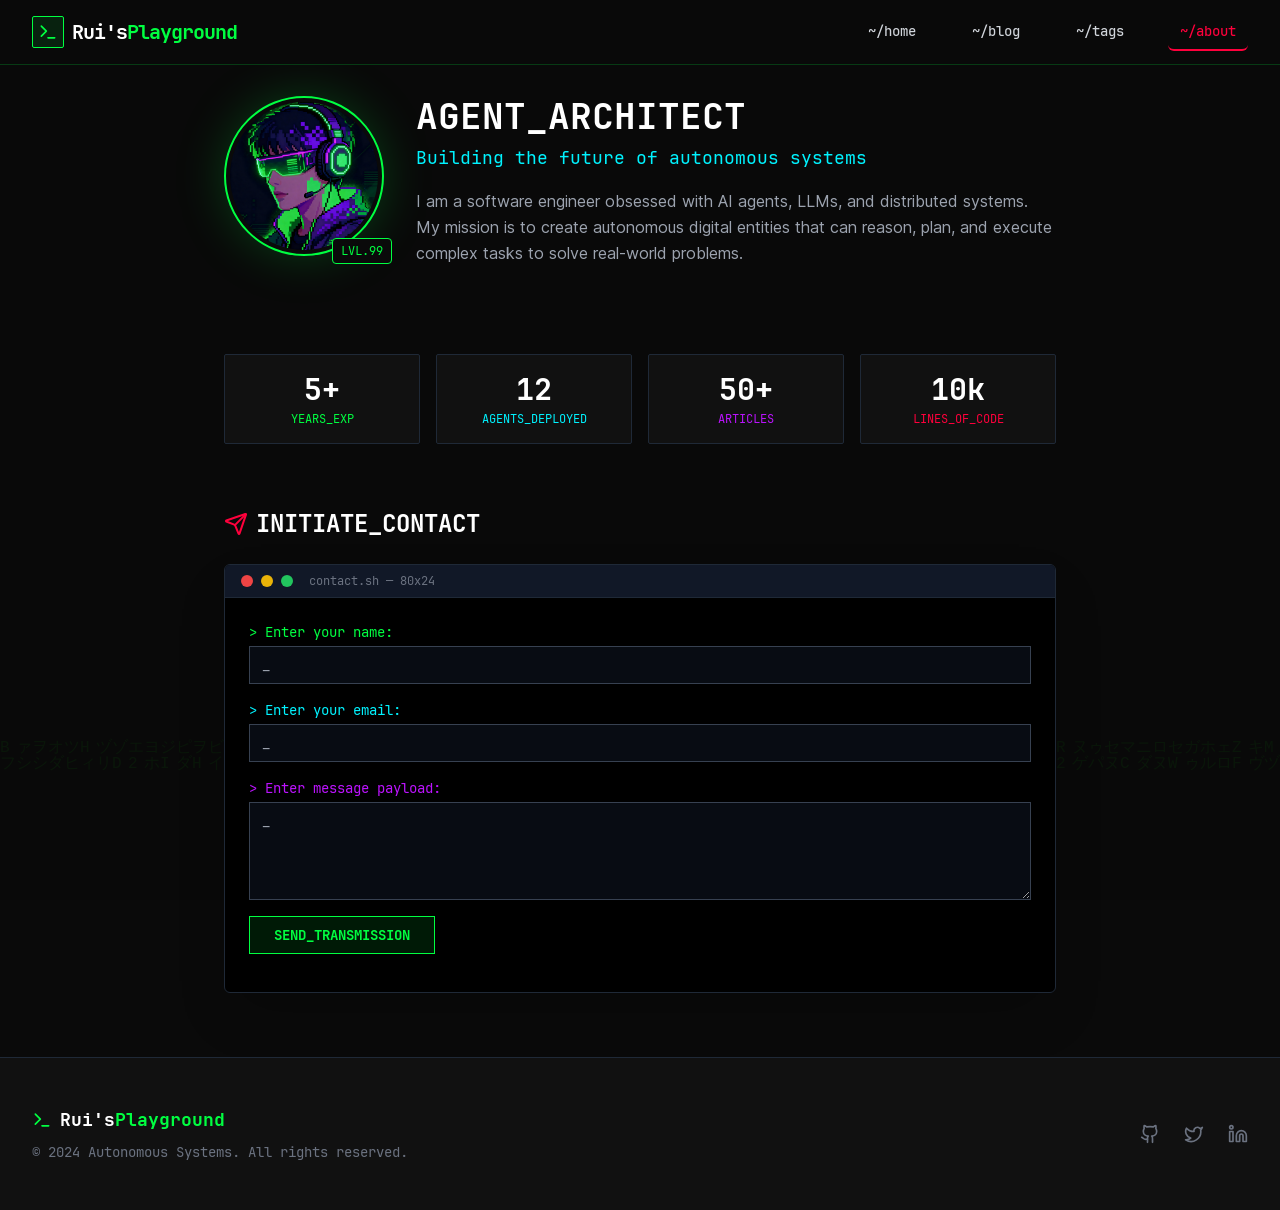
==== website/about.html @ e9bb7a8c "Add initial backend structure and configuration files - Created .env file for backend configuration " ====
<html lang="en" class="scroll-smooth">
<head>
    <meta charset="UTF-8">
    <meta name="viewport" content="width=device-width, initial-scale=1.0">
    <title>About | Rui的Playground</title>
    
    <!-- Design Specification Comments -->
    <!--
    Design Style: Cyberpunk/Hacker Aesthetic (Dark Mode)
    Primary Colors: 
      - Background: #0a0a0a (Deep Dark)
      - Accents: #00ff41 (Neon Green), #00f3ff (Cyber Blue), #bc13fe (Neon Purple)
      - Text: #e0e0e0 (Light Gray), #ffffff (White)
    Typography: 
      - Headers/Code: 'JetBrains Mono', monospace
      - Body: 'Inter', sans-serif
    Visual Elements:
      - Glitch effects
      - Terminal-like command prompts
      - Glowing borders
      - Matrix-style backgrounds
    -->

    <!-- Fonts -->
    <link rel="stylesheet" href="assets/css/fonts.css">

    <!-- Icons -->
    <script src="assets/js/lucide.min.js"></script>

    <!-- Markdown -->
    <script src="assets/js/marked.min.js"></script>

    <!-- API Client -->
    <script src="assets/js/api.js"></script>

    <!-- Tailwind CSS -->
    <script src="assets/css/tailwind.js"></script>
    <script>
        tailwind.config = {
            theme: {
                extend: {
                    colors: {
                        cyber: {
                            black: '#0a0a0a',
                            dark: '#111111',
                            gray: '#1a1a1a',
                            light: '#e0e0e0',
                            green: '#00ff41',
                            blue: '#00f3ff',
                            purple: '#bc13fe',
                            red: '#ff003c'
                        }
                    },
                    fontFamily: {
                        mono: ['"JetBrains Mono"', 'monospace'],
                        sans: ['"Inter"', 'sans-serif'],
                    },
                    animation: {
                        'glitch': 'glitch 1s linear infinite',
                        'pulse-slow': 'pulse 3s cubic-bezier(0.4, 0, 0.6, 1) infinite',
                        'cursor': 'cursor .75s step-end infinite',
                    },
                    keyframes: {
                        glitch: {
                            '2%, 64%': { transform: 'translate(2px,0) skew(0deg)' },
                            '4%, 60%': { transform: 'translate(-2px,0) skew(0deg)' },
                            '62%': { transform: 'translate(0,0) skew(5deg)' },
                        },
                        cursor: {
                            '0%, 100%': { opacity: '1' },
                            '50%': { opacity: '0' },
                        }
                    }
                }
            }
        }
    </script>

    <!-- Custom Styles -->
    <style>
        :root {
            --sb-track-color: #0a0a0a;
            --sb-thumb-color: #00ff41;
            --sb-size: 5px;
        }

        body {
            background-color: #0a0a0a;
            color: #e0e0e0;
            font-family: 'Inter', sans-serif;
            overflow-x: hidden;
        }

        h1, h2, h3, h4, h5, h6, .font-mono {
            font-family: 'JetBrains Mono', monospace;
        }

        /* Scrollbar */
        ::-webkit-scrollbar {
            width: var(--sb-size);
        }
        ::-webkit-scrollbar-track {
            background: var(--sb-track-color);
        }
        ::-webkit-scrollbar-thumb {
            background: var(--sb-thumb-color);
            border-radius: 2px;
            box-shadow: 0 0 10px #00ff41;
        }

        /* Glitch Effect Classes */
        .glitch-text {
            position: relative;
        }
        .glitch-text::before,
        .glitch-text::after {
            content: attr(data-text);
            position: absolute;
            top: 0;
            left: 0;
            width: 100%;
            height: 100%;
        }
        .glitch-text::before {
            left: 2px;
            text-shadow: -1px 0 #ff003c;
            clip: rect(44px, 450px, 56px, 0);
            animation: glitch-anim 5s infinite linear alternate-reverse;
        }
        .glitch-text::after {
            left: -2px;
            text-shadow: -1px 0 #00f3ff;
            clip: rect(44px, 450px, 56px, 0);
            animation: glitch-anim2 5s infinite linear alternate-reverse;
        }

        @keyframes glitch-anim {
            0% { clip: rect(30px, 9999px, 10px, 0); }
            5% { clip: rect(80px, 9999px, 90px, 0); }
            10% { clip: rect(10px, 9999px, 40px, 0); }
            15% { clip: rect(50px, 9999px, 20px, 0); }
            20% { clip: rect(60px, 9999px, 70px, 0); }
            100% { clip: rect(20px, 9999px, 50px, 0); }
        }
        @keyframes glitch-anim2 {
            0% { clip: rect(10px, 9999px, 80px, 0); }
            5% { clip: rect(40px, 9999px, 10px, 0); }
            10% { clip: rect(90px, 9999px, 30px, 0); }
            15% { clip: rect(20px, 9999px, 60px, 0); }
            20% { clip: rect(70px, 9999px, 50px, 0); }
            100% { clip: rect(50px, 9999px, 20px, 0); }
        }

        /* Matrix Background */
        #matrix-bg {
            position: fixed;
            top: 0;
            left: 0;
            width: 100%;
            height: 100%;
            z-index: -1;
            opacity: 0.05;
            pointer-events: none;
        }

        /* Scanline Effect */
        .scanline {
            width: 100%;
            height: 100px;
            z-index: 9999;
            background: linear-gradient(0deg, rgba(0,0,0,0) 0%, rgba(0, 255, 65, 0.04) 50%, rgba(0,0,0,0) 100%);
            opacity: 0.1;
            position: fixed;
            bottom: 100%;
            animation: scanline 10s linear infinite;
            pointer-events: none;
        }
        @keyframes scanline {
            0% { bottom: 100%; }
            100% { bottom: -100%; }
        }

        /* Skill Bar Animation */
        @keyframes fillBar {
            from { width: 0; }
            to { width: var(--width); }
        }
        .skill-bar-fill {
            animation: fillBar 1.5s ease-out forwards;
        }

        /* About Bio Markdown */
        .about-bio-content p { margin-bottom: 1em; }
        .about-bio-content a { color: #00f3ff; text-decoration: underline; }
        .about-bio-content strong { color: #fff; }
        .about-bio-content ul { list-style: disc; padding-left: 1.5em; margin: 1em 0; }
        .about-bio-content li { margin: 0.3em 0; }
    </style>
</head>
<body class="min-h-screen flex flex-col relative">

    <!-- Matrix Background Canvas -->
    <canvas id="matrix-bg"></canvas>
    
    <!-- Scanline Overlay -->
    <div class="scanline"></div>

    <!-- Navigation -->
    <nav class="fixed w-full z-50 bg-cyber-black/90 backdrop-blur-md border-b border-cyber-green/20">
        <div class="max-w-7xl mx-auto px-4 sm:px-6 lg:px-8">
            <div class="flex items-center justify-between h-16">
                <div class="flex items-center">
                    <a href="index.html" class="flex items-center gap-2 group">
                        <div class="w-8 h-8 bg-cyber-green/10 border border-cyber-green flex items-center justify-center rounded-sm group-hover:bg-cyber-green/20 transition-all">
                            <i data-lucide="terminal" class="w-5 h-5 text-cyber-green"></i>
                        </div>
                        <span class="font-mono font-bold text-xl text-white tracking-tighter group-hover:text-cyber-green transition-colors">Rui's<span class="text-cyber-green">Playground</span></span>
                    </a>
                </div>
                <div class="hidden md:block">
                    <div class="ml-10 flex items-baseline space-x-8">
                        <a href="index.html" class="font-mono text-gray-300 hover:text-cyber-green hover:border-b-2 hover:border-cyber-green px-3 py-2 rounded-md text-sm font-medium transition-all">~/home</a>
                        <a href="blog.html" class="font-mono text-gray-300 hover:text-cyber-blue hover:border-b-2 hover:border-cyber-blue px-3 py-2 rounded-md text-sm font-medium transition-all">~/blog</a>
                        <a href="tags.html" class="font-mono text-gray-300 hover:text-cyber-purple hover:border-b-2 hover:border-cyber-purple px-3 py-2 rounded-md text-sm font-medium transition-all">~/tags</a>
                        <a href="about.html" class="font-mono text-cyber-red px-3 py-2 rounded-md text-sm font-medium border-b-2 border-cyber-red">~/about</a>
                    </div>
                </div>
                <div class="md:hidden">
                    <button type="button" class="text-gray-300 hover:text-white p-2">
                        <i data-lucide="menu" class="w-6 h-6"></i>
                    </button>
                </div>
            </div>
        </div>
    </nav>

    <!-- Main Content -->
    <main class="flex-grow pt-24 pb-16">
        <div class="max-w-4xl mx-auto px-4 sm:px-6 lg:px-8">
            
            <!-- Profile Header -->
            <div class="flex flex-col md:flex-row items-center md:items-start gap-8 mb-16">
                <div class="relative group">
                    <div class="w-40 h-40 rounded-full overflow-hidden border-2 border-cyber-green p-1 relative z-10 bg-cyber-black">
                        <img id="about-avatar" src="assets/images/avatar.png" alt="Profile Avatar" class="w-full h-full rounded-full object-cover">
                    </div>
                    <div class="absolute inset-0 rounded-full bg-cyber-green/20 blur-xl group-hover:bg-cyber-green/40 transition-all duration-500"></div>
                    <div class="absolute -bottom-2 -right-2 bg-cyber-black border border-cyber-green text-cyber-green text-xs font-mono px-2 py-1 rounded z-20">
                        LVL.99
                    </div>
                </div>

                <div class="text-center md:text-left flex-1">
                    <h1 id="about-name" class="text-4xl font-bold text-white font-mono mb-2 glitch-text" data-text="AGENT_ARCHITECT">AGENT_ARCHITECT</h1>
                    <p id="about-title" class="text-cyber-blue font-mono text-lg mb-4">Building the future of autonomous systems</p>
                    <div id="about-bio" class="text-gray-400 leading-relaxed mb-6 max-w-2xl about-bio-content">
                        I am a software engineer obsessed with AI agents, LLMs, and distributed systems. My mission is to create autonomous digital entities that can reason, plan, and execute complex tasks to solve real-world problems.
                    </div>

                    <div id="about-social" class="flex flex-wrap justify-center md:justify-start gap-4">
                        <a href="#" id="social-github" class="hidden items-center gap-2 px-4 py-2 bg-cyber-gray border border-gray-700 text-gray-300 hover:border-cyber-green hover:text-cyber-green transition-all rounded-sm group">
                            <i data-lucide="github" class="w-4 h-4"></i>
                            <span class="font-mono text-sm">GITHUB</span>
                        </a>
                        <a href="#" id="social-twitter" class="hidden items-center gap-2 px-4 py-2 bg-cyber-gray border border-gray-700 text-gray-300 hover:border-cyber-blue hover:text-cyber-blue transition-all rounded-sm group">
                            <i data-lucide="twitter" class="w-4 h-4"></i>
                            <span class="font-mono text-sm">TWITTER</span>
                        </a>
                        <a href="#" id="social-email" class="hidden items-center gap-2 px-4 py-2 bg-cyber-gray border border-gray-700 text-gray-300 hover:border-cyber-purple hover:text-cyber-purple transition-all rounded-sm group">
                            <i data-lucide="mail" class="w-4 h-4"></i>
                            <span class="font-mono text-sm">EMAIL</span>
                        </a>
                    </div>
                </div>
            </div>

            <!-- Stats Grid -->
            <div class="grid grid-cols-2 md:grid-cols-4 gap-4 mb-16">
                <div class="bg-cyber-gray/50 border border-gray-800 p-4 text-center rounded-sm hover:border-cyber-green transition-colors">
                    <div class="text-3xl font-bold text-white font-mono mb-1">5+</div>
                    <div class="text-xs text-cyber-green font-mono">YEARS_EXP</div>
                </div>
                <div class="bg-cyber-gray/50 border border-gray-800 p-4 text-center rounded-sm hover:border-cyber-blue transition-colors">
                    <div class="text-3xl font-bold text-white font-mono mb-1">12</div>
                    <div class="text-xs text-cyber-blue font-mono">AGENTS_DEPLOYED</div>
                </div>
                <div class="bg-cyber-gray/50 border border-gray-800 p-4 text-center rounded-sm hover:border-cyber-purple transition-colors">
                    <div class="text-3xl font-bold text-white font-mono mb-1">50+</div>
                    <div class="text-xs text-cyber-purple font-mono">ARTICLES</div>
                </div>
                <div class="bg-cyber-gray/50 border border-gray-800 p-4 text-center rounded-sm hover:border-cyber-red transition-colors">
                    <div class="text-3xl font-bold text-white font-mono mb-1">10k</div>
                    <div class="text-xs text-cyber-red font-mono">LINES_OF_CODE</div>
                </div>
            </div>

            <!-- Skills Tags -->
            <div id="skills-section" class="mb-16 hidden">
                <h2 class="text-2xl font-bold text-white font-mono mb-8 flex items-center gap-2">
                    <i data-lucide="cpu" class="text-cyber-green"></i>
                    SKILL_MODULES
                </h2>

                <div id="skills-container" class="flex flex-wrap gap-3">
                    <!-- Skills will be loaded dynamically -->
                </div>
            </div>

            <!-- Work Experience -->
            <div id="experience-section" class="mb-16 hidden">
                <h2 class="text-2xl font-bold text-white font-mono mb-8 flex items-center gap-2">
                    <i data-lucide="briefcase" class="text-cyber-blue"></i>
                    WORK_EXPERIENCE
                </h2>

                <div id="experience-container" class="relative border-l border-gray-800 ml-3 space-y-12">
                    <!-- Experience items will be loaded dynamically -->
                </div>
            </div>

            <!-- Education -->
            <div id="education-section" class="mb-16 hidden">
                <h2 class="text-2xl font-bold text-white font-mono mb-8 flex items-center gap-2">
                    <i data-lucide="graduation-cap" class="text-cyber-purple"></i>
                    EDUCATION_LOGS
                </h2>

                <div id="education-container" class="relative border-l border-gray-800 ml-3 space-y-12">
                    <!-- Education items will be loaded dynamically -->
                </div>
            </div>

            <!-- Contact Terminal -->
            <div>
                <h2 class="text-2xl font-bold text-white font-mono mb-6 flex items-center gap-2">
                    <i data-lucide="send" class="text-cyber-red"></i>
                    INITIATE_CONTACT
                </h2>
                
                <div class="bg-black border border-gray-800 rounded-md overflow-hidden shadow-2xl">
                    <div class="bg-gray-900 px-4 py-2 flex items-center gap-2 border-b border-gray-800">
                        <div class="w-3 h-3 rounded-full bg-red-500"></div>
                        <div class="w-3 h-3 rounded-full bg-yellow-500"></div>
                        <div class="w-3 h-3 rounded-full bg-green-500"></div>
                        <span class="ml-2 text-xs text-gray-500 font-mono">contact.sh — 80x24</span>
                    </div>
                    <div class="p-6 font-mono text-sm">
                        <form class="space-y-4">
                            <div>
                                <label class="block text-cyber-green mb-1">> Enter your name:</label>
                                <input type="text" class="w-full bg-gray-900/50 border border-gray-700 text-white px-3 py-2 focus:border-cyber-green focus:outline-none focus:ring-1 focus:ring-cyber-green transition-all" placeholder="_">
                            </div>
                            <div>
                                <label class="block text-cyber-blue mb-1">> Enter your email:</label>
                                <input type="email" class="w-full bg-gray-900/50 border border-gray-700 text-white px-3 py-2 focus:border-cyber-blue focus:outline-none focus:ring-1 focus:ring-cyber-blue transition-all" placeholder="_">
                            </div>
                            <div>
                                <label class="block text-cyber-purple mb-1">> Enter message payload:</label>
                                <textarea rows="4" class="w-full bg-gray-900/50 border border-gray-700 text-white px-3 py-2 focus:border-cyber-purple focus:outline-none focus:ring-1 focus:ring-cyber-purple transition-all" placeholder="_"></textarea>
                            </div>
                            <button type="button" class="px-6 py-2 bg-cyber-green/10 border border-cyber-green text-cyber-green hover:bg-cyber-green hover:text-black transition-all font-bold mt-2">
                                SEND_TRANSMISSION
                            </button>
                        </form>
                    </div>
                </div>
            </div>

        </div>
    </main>

    <!-- Footer -->
    <footer class="bg-cyber-dark border-t border-gray-800 py-12 mt-auto">
        <div class="max-w-7xl mx-auto px-4 sm:px-6 lg:px-8">
            <div class="flex flex-col md:flex-row justify-between items-center">
                <div class="mb-6 md:mb-0">
                    <div class="flex items-center gap-2 mb-2">
                        <i data-lucide="terminal" class="w-5 h-5 text-cyber-green"></i>
                        <span class="font-mono font-bold text-lg text-white">Rui's<span class="text-cyber-green">Playground</span></span>
                    </div>
                    <p class="text-gray-500 text-sm font-mono">© 2024 Autonomous Systems. All rights reserved.</p>
                </div>
                <div class="flex space-x-6">
                    <a href="#" class="text-gray-500 hover:text-cyber-green transition-colors">
                        <i data-lucide="github" class="w-5 h-5"></i>
                    </a>
                    <a href="#" class="text-gray-500 hover:text-cyber-blue transition-colors">
                        <i data-lucide="twitter" class="w-5 h-5"></i>
                    </a>
                    <a href="#" class="text-gray-500 hover:text-cyber-purple transition-colors">
                        <i data-lucide="linkedin" class="w-5 h-5"></i>
                    </a>
                </div>
            </div>
        </div>
    </footer>

    <script>
        // Initialize Lucide Icons
        lucide.createIcons();

        // Matrix Background Effect
        const canvas = document.getElementById('matrix-bg');
        const ctx = canvas.getContext('2d');

        canvas.width = window.innerWidth;
        canvas.height = window.innerHeight;

        const katakana = 'アァカサタナハマヤャラワガザダバパイィキシチニヒミリヰギジヂビピウゥクスツヌフムユュルグズブヅプエェケセテネヘメレヱゲゼデベペオォコソトノホモヨョロヲゴゾドボポヴッン';
        const latin = 'ABCDEFGHIJKLMNOPQRSTUVWXYZ';
        const nums = '0123456789';
        const alphabet = katakana + latin + nums;

        const fontSize = 16;
        const columns = canvas.width/fontSize;

        const rainDrops = [];

        for( let x = 0; x < columns; x++ ) {
            rainDrops[x] = 1;
        }

        const draw = () => {
            ctx.fillStyle = 'rgba(10, 10, 10, 0.05)';
            ctx.fillRect(0, 0, canvas.width, canvas.height);

            ctx.fillStyle = '#0F0'; // Green text
            ctx.font = fontSize + 'px monospace';

            for(let i = 0; i < rainDrops.length; i++) {
                const text = alphabet.charAt(Math.floor(Math.random() * alphabet.length));
                ctx.fillText(text, i*fontSize, rainDrops[i]*fontSize);

                if(rainDrops[i]*fontSize > canvas.height && Math.random() > 0.975){
                    rainDrops[i] = 0;
                }
                rainDrops[i]++;
            }
        };

        setInterval(draw, 30);

        // Resize handler
        window.addEventListener('resize', () => {
            canvas.width = window.innerWidth;
            canvas.height = window.innerHeight;
        });

        // Escape HTML to prevent XSS
        function escapeHtml(text) {
            if (!text) return '';
            const div = document.createElement('div');
            div.textContent = text;
            return div.innerHTML;
        }

        // Load about content from API
        async function loadAbout() {
            try {
                const res = await fetch('/api/v1/settings/about');
                if (!res.ok) return;

                const data = await res.json();

                // Update name
                if (data.name) {
                    const nameEl = document.getElementById('about-name');
                    nameEl.textContent = data.name;
                    nameEl.setAttribute('data-text', data.name);
                }

                // Update title
                if (data.title) {
                    document.getElementById('about-title').textContent = data.title;
                }

                // Update bio (supports Markdown)
                if (data.bio) {
                    document.getElementById('about-bio').innerHTML = marked.parse(data.bio);
                }

                // Update avatar
                if (data.avatar) {
                    document.getElementById('about-avatar').src = data.avatar;
                }

                // Update social links
                if (data.social_github) {
                    const el = document.getElementById('social-github');
                    el.href = data.social_github;
                    el.classList.remove('hidden');
                    el.classList.add('flex');
                }
                if (data.social_twitter) {
                    const el = document.getElementById('social-twitter');
                    el.href = data.social_twitter;
                    el.classList.remove('hidden');
                    el.classList.add('flex');
                }
                if (data.social_email) {
                    const el = document.getElementById('social-email');
                    el.href = 'mailto:' + data.social_email;
                    el.classList.remove('hidden');
                    el.classList.add('flex');
                }

                // Update skills
                if (data.skills && data.skills.length > 0) {
                    const colors = ['green', 'blue', 'purple', 'red'];
                    const container = document.getElementById('skills-container');
                    container.innerHTML = data.skills.map((skill, i) => {
                        const color = colors[i % colors.length];
                        return `<span class="px-4 py-2 bg-cyber-gray border border-cyber-${color}/50 text-cyber-${color} font-mono text-sm hover:bg-cyber-${color}/20 transition-all">${skill}</span>`;
                    }).join('');
                    document.getElementById('skills-section').classList.remove('hidden');
                }

                // Update work experience
                if (data.experience && data.experience.length > 0) {
                    const expColors = ['green', 'blue', 'purple', 'red'];
                    const expColorHex = { green: '#00ff41', blue: '#00f3ff', purple: '#bc13fe', red: '#ff003c' };
                    const container = document.getElementById('experience-container');
                    container.innerHTML = data.experience.map((item, i) => {
                        const color = expColors[i % expColors.length];
                        return `
                            <div class="relative pl-8">
                                <div class="absolute -left-[5px] top-2 w-2.5 h-2.5 rounded-full bg-cyber-${color}" style="box-shadow: 0 0 10px ${expColorHex[color]}"></div>
                                <div class="mb-1 text-sm font-mono text-cyber-${color}">${escapeHtml(item.period)}</div>
                                <h3 class="text-xl font-bold text-white mb-2">${escapeHtml(item.title)}${item.org ? ' @ ' + escapeHtml(item.org) : ''}</h3>
                                ${item.desc ? `<p class="text-gray-400 text-sm">${escapeHtml(item.desc)}</p>` : ''}
                            </div>
                        `;
                    }).join('');
                    document.getElementById('experience-section').classList.remove('hidden');
                }

                // Update education
                if (data.education && data.education.length > 0) {
                    const eduColors = ['purple', 'blue', 'green', 'red'];
                    const eduColorHex = { green: '#00ff41', blue: '#00f3ff', purple: '#bc13fe', red: '#ff003c' };
                    const container = document.getElementById('education-container');
                    container.innerHTML = data.education.map((item, i) => {
                        const color = eduColors[i % eduColors.length];
                        return `
                            <div class="relative pl-8">
                                <div class="absolute -left-[5px] top-2 w-2.5 h-2.5 rounded-full bg-cyber-${color}" style="box-shadow: 0 0 10px ${eduColorHex[color]}"></div>
                                <div class="mb-1 text-sm font-mono text-cyber-${color}">${escapeHtml(item.period)}</div>
                                <h3 class="text-xl font-bold text-white mb-2">${escapeHtml(item.title)}${item.org ? ' @ ' + escapeHtml(item.org) : ''}</h3>
                                ${item.desc ? `<p class="text-gray-400 text-sm">${escapeHtml(item.desc)}</p>` : ''}
                            </div>
                        `;
                    }).join('');
                    document.getElementById('education-section').classList.remove('hidden');
                }

                lucide.createIcons();
            } catch (error) {
                console.error('Failed to load about:', error);
            }
        }

        // Initialize
        loadAbout();
    </script>
</body>
</html>
---- website/assets/css/fonts.css ----
/* Inter Font */
@font-face {
    font-family: 'Inter';
    font-style: normal;
    font-weight: 400;
    font-display: swap;
    src: url('../fonts/inter-regular.woff2') format('woff2');
}

@font-face {
    font-family: 'Inter';
    font-style: normal;
    font-weight: 500;
    font-display: swap;
    src: url('../fonts/inter-medium.woff2') format('woff2');
}

@font-face {
    font-family: 'Inter';
    font-style: normal;
    font-weight: 600;
    font-display: swap;
    src: url('../fonts/inter-semibold.woff2') format('woff2');
}

@font-face {
    font-family: 'Inter';
    font-style: normal;
    font-weight: 700;
    font-display: swap;
    src: url('../fonts/inter-bold.woff2') format('woff2');
}

/* JetBrains Mono Font */
@font-face {
    font-family: 'JetBrains Mono';
    font-style: normal;
    font-weight: 400;
    font-display: swap;
    src: url('../fonts/jetbrains-mono-regular.woff2') format('woff2');
}

@font-face {
    font-family: 'JetBrains Mono';
    font-style: normal;
    font-weight: 500;
    font-display: swap;
    src: url('../fonts/jetbrains-mono-medium.woff2') format('woff2');
}

@font-face {
    font-family: 'JetBrains Mono';
    font-style: normal;
    font-weight: 700;
    font-display: swap;
    src: url('../fonts/jetbrains-mono-bold.woff2') format('woff2');
}
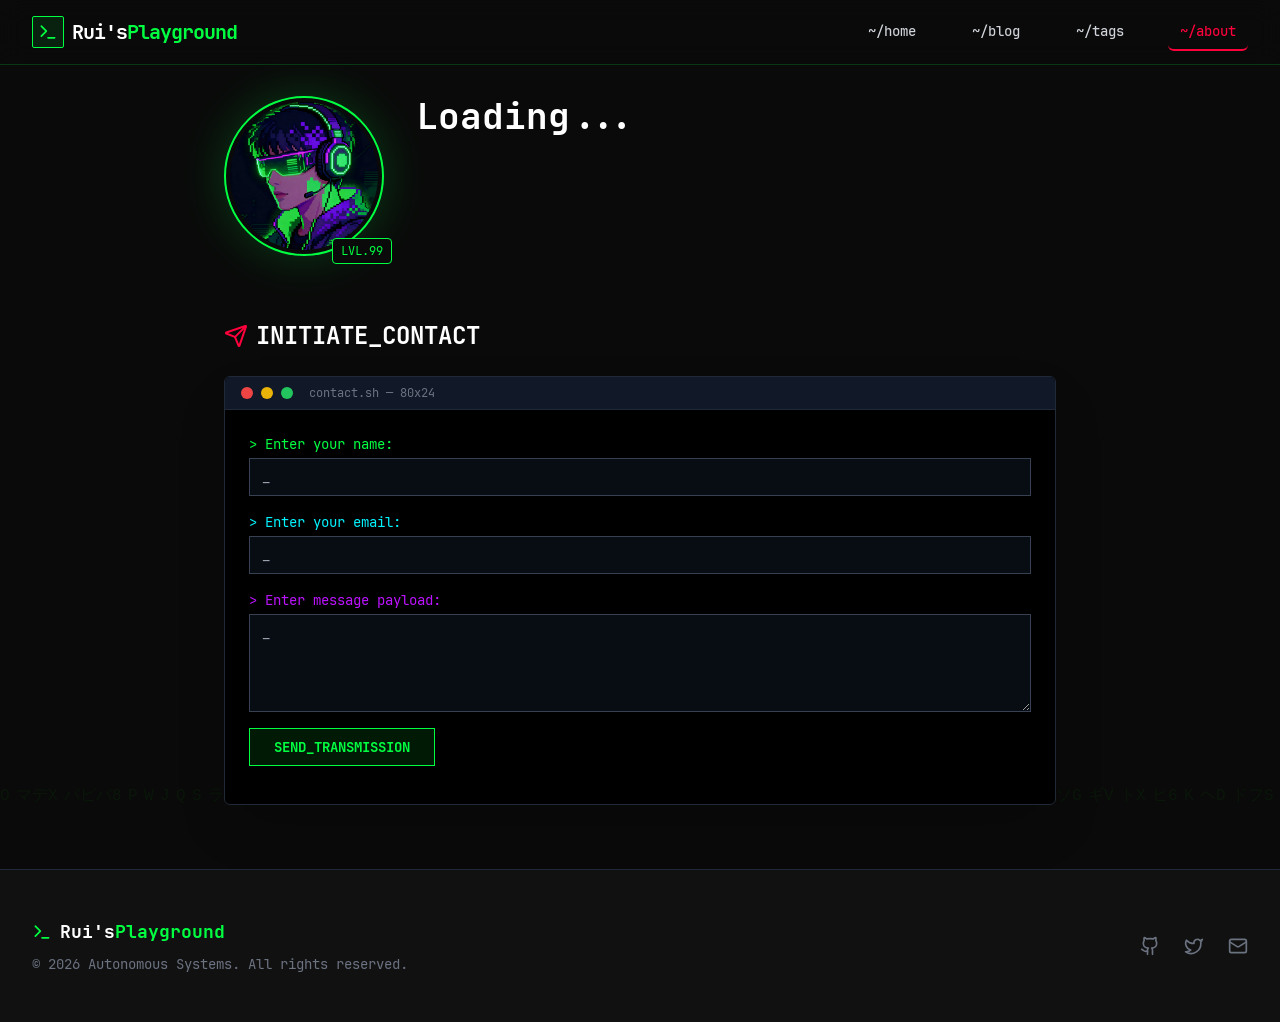
==== commit 6743cb94: "Update backend authentication and server startup scripts - Enhanced `start.sh` to provide clearer me" ====
--- a/website/about.html
+++ b/website/about.html
@@ -251,10 +251,9 @@
                 </div>
 
                 <div class="text-center md:text-left flex-1">
-                    <h1 id="about-name" class="text-4xl font-bold text-white font-mono mb-2 glitch-text" data-text="AGENT_ARCHITECT">AGENT_ARCHITECT</h1>
-                    <p id="about-title" class="text-cyber-blue font-mono text-lg mb-4">Building the future of autonomous systems</p>
+                    <h1 id="about-name" class="text-4xl font-bold text-white font-mono mb-2 glitch-text" data-text="Loading...">Loading...</h1>
+                    <p id="about-title" class="text-cyber-blue font-mono text-lg mb-4"></p>
                     <div id="about-bio" class="text-gray-400 leading-relaxed mb-6 max-w-2xl about-bio-content">
-                        I am a software engineer obsessed with AI agents, LLMs, and distributed systems. My mission is to create autonomous digital entities that can reason, plan, and execute complex tasks to solve real-world problems.
                     </div>
 
                     <div id="about-social" class="flex flex-wrap justify-center md:justify-start gap-4">
@@ -271,26 +270,6 @@
                             <span class="font-mono text-sm">EMAIL</span>
                         </a>
                     </div>
-                </div>
-            </div>
-
-            <!-- Stats Grid -->
-            <div class="grid grid-cols-2 md:grid-cols-4 gap-4 mb-16">
-                <div class="bg-cyber-gray/50 border border-gray-800 p-4 text-center rounded-sm hover:border-cyber-green transition-colors">
-                    <div class="text-3xl font-bold text-white font-mono mb-1">5+</div>
-                    <div class="text-xs text-cyber-green font-mono">YEARS_EXP</div>
-                </div>
-                <div class="bg-cyber-gray/50 border border-gray-800 p-4 text-center rounded-sm hover:border-cyber-blue transition-colors">
-                    <div class="text-3xl font-bold text-white font-mono mb-1">12</div>
-                    <div class="text-xs text-cyber-blue font-mono">AGENTS_DEPLOYED</div>
-                </div>
-                <div class="bg-cyber-gray/50 border border-gray-800 p-4 text-center rounded-sm hover:border-cyber-purple transition-colors">
-                    <div class="text-3xl font-bold text-white font-mono mb-1">50+</div>
-                    <div class="text-xs text-cyber-purple font-mono">ARTICLES</div>
-                </div>
-                <div class="bg-cyber-gray/50 border border-gray-800 p-4 text-center rounded-sm hover:border-cyber-red transition-colors">
-                    <div class="text-3xl font-bold text-white font-mono mb-1">10k</div>
-                    <div class="text-xs text-cyber-red font-mono">LINES_OF_CODE</div>
                 </div>
             </div>
 
@@ -358,7 +337,7 @@
                                 <label class="block text-cyber-purple mb-1">> Enter message payload:</label>
                                 <textarea rows="4" class="w-full bg-gray-900/50 border border-gray-700 text-white px-3 py-2 focus:border-cyber-purple focus:outline-none focus:ring-1 focus:ring-cyber-purple transition-all" placeholder="_"></textarea>
                             </div>
-                            <button type="button" class="px-6 py-2 bg-cyber-green/10 border border-cyber-green text-cyber-green hover:bg-cyber-green hover:text-black transition-all font-bold mt-2">
+                            <button type="button" onclick="alert('Coming Soon — 联系功能开发中')" class="px-6 py-2 bg-cyber-green/10 border border-cyber-green text-cyber-green hover:bg-cyber-green hover:text-black transition-all font-bold mt-2">
                                 SEND_TRANSMISSION
                             </button>
                         </form>
@@ -378,17 +357,17 @@
                         <i data-lucide="terminal" class="w-5 h-5 text-cyber-green"></i>
                         <span class="font-mono font-bold text-lg text-white">Rui's<span class="text-cyber-green">Playground</span></span>
                     </div>
-                    <p class="text-gray-500 text-sm font-mono">© 2024 Autonomous Systems. All rights reserved.</p>
+                    <p class="text-gray-500 text-sm font-mono">© 2026 Autonomous Systems. All rights reserved.</p>
                 </div>
                 <div class="flex space-x-6">
-                    <a href="#" class="text-gray-500 hover:text-cyber-green transition-colors">
+                    <a id="footer-github" href="#" class="text-gray-500 hover:text-cyber-green transition-colors">
                         <i data-lucide="github" class="w-5 h-5"></i>
                     </a>
-                    <a href="#" class="text-gray-500 hover:text-cyber-blue transition-colors">
+                    <a id="footer-twitter" href="#" class="text-gray-500 hover:text-cyber-blue transition-colors">
                         <i data-lucide="twitter" class="w-5 h-5"></i>
                     </a>
-                    <a href="#" class="text-gray-500 hover:text-cyber-purple transition-colors">
-                        <i data-lucide="linkedin" class="w-5 h-5"></i>
+                    <a id="footer-email" href="#" class="text-gray-500 hover:text-cyber-purple transition-colors">
+                        <i data-lucide="mail" class="w-5 h-5"></i>
                     </a>
                 </div>
             </div>
@@ -561,6 +540,7 @@
 
         // Initialize
         loadAbout();
+        BlogAPI.loadFooterSocials();
     </script>
 </body>
 </html>
